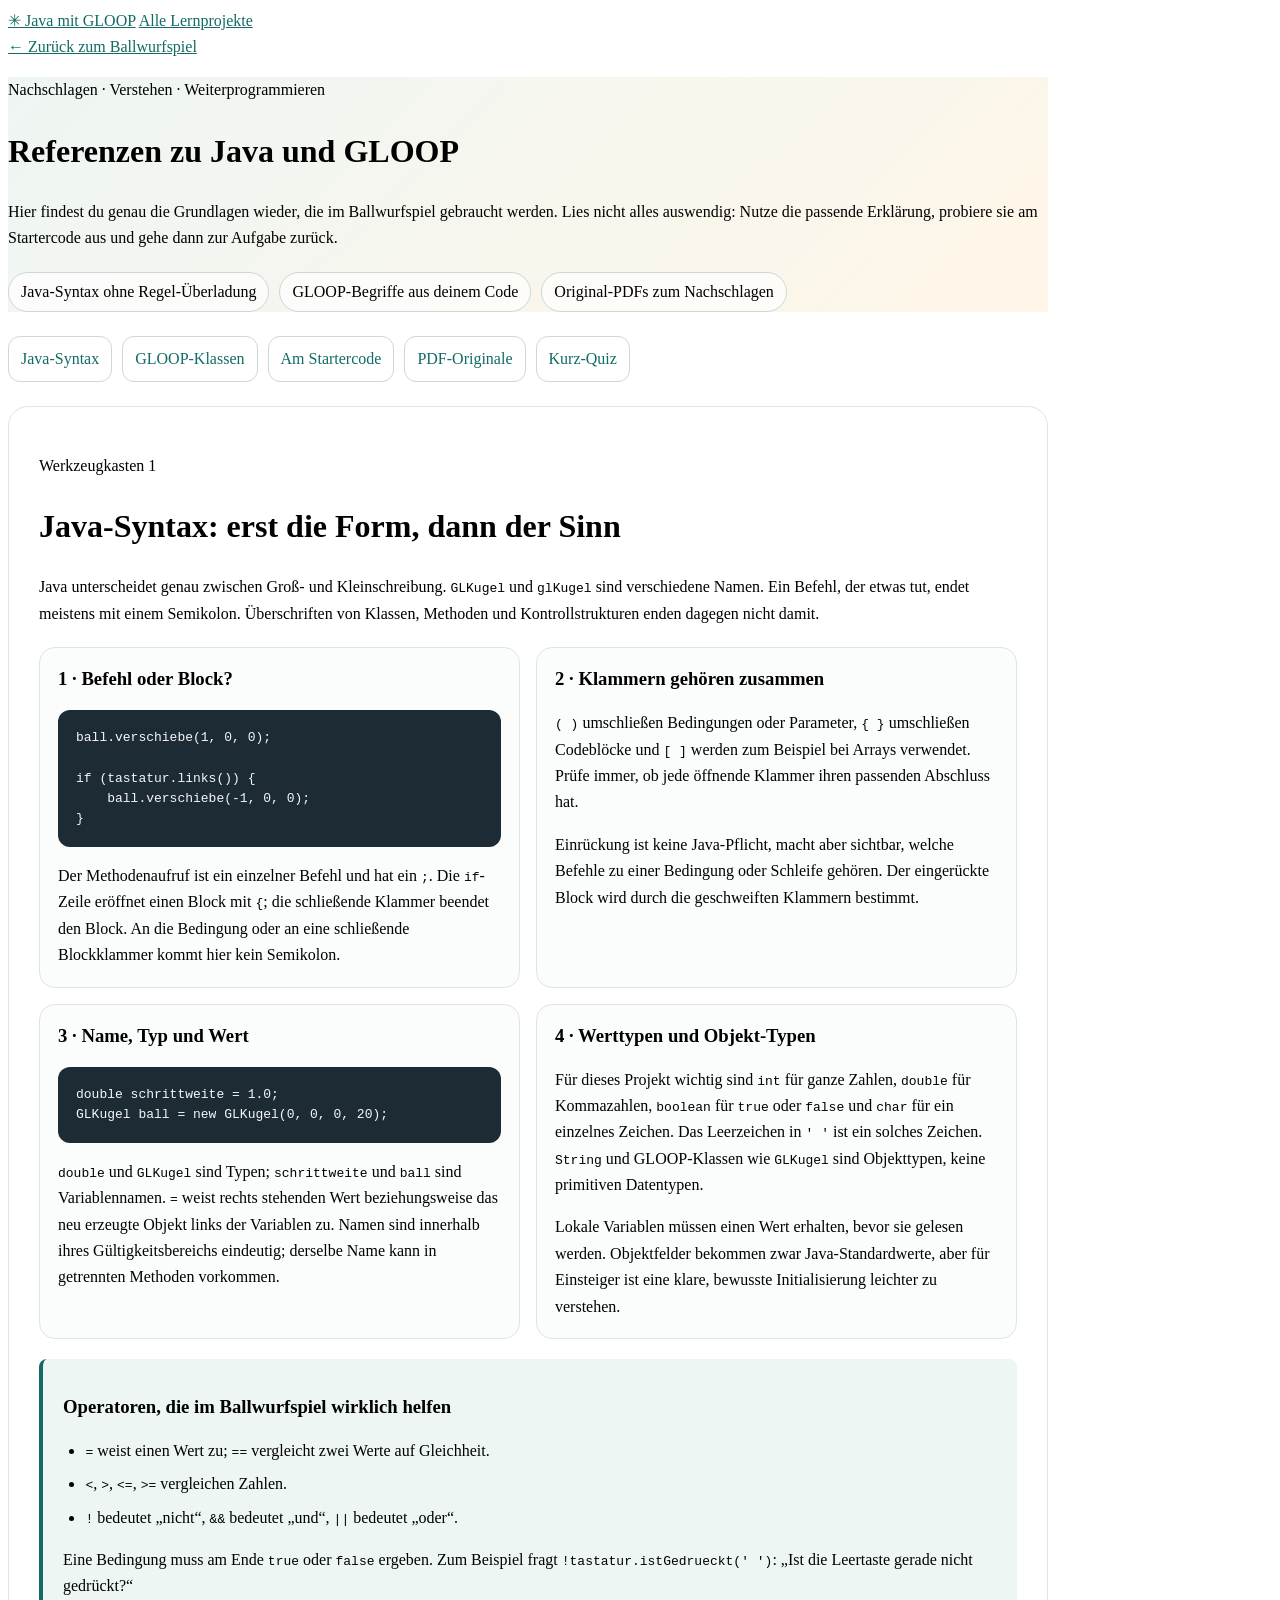
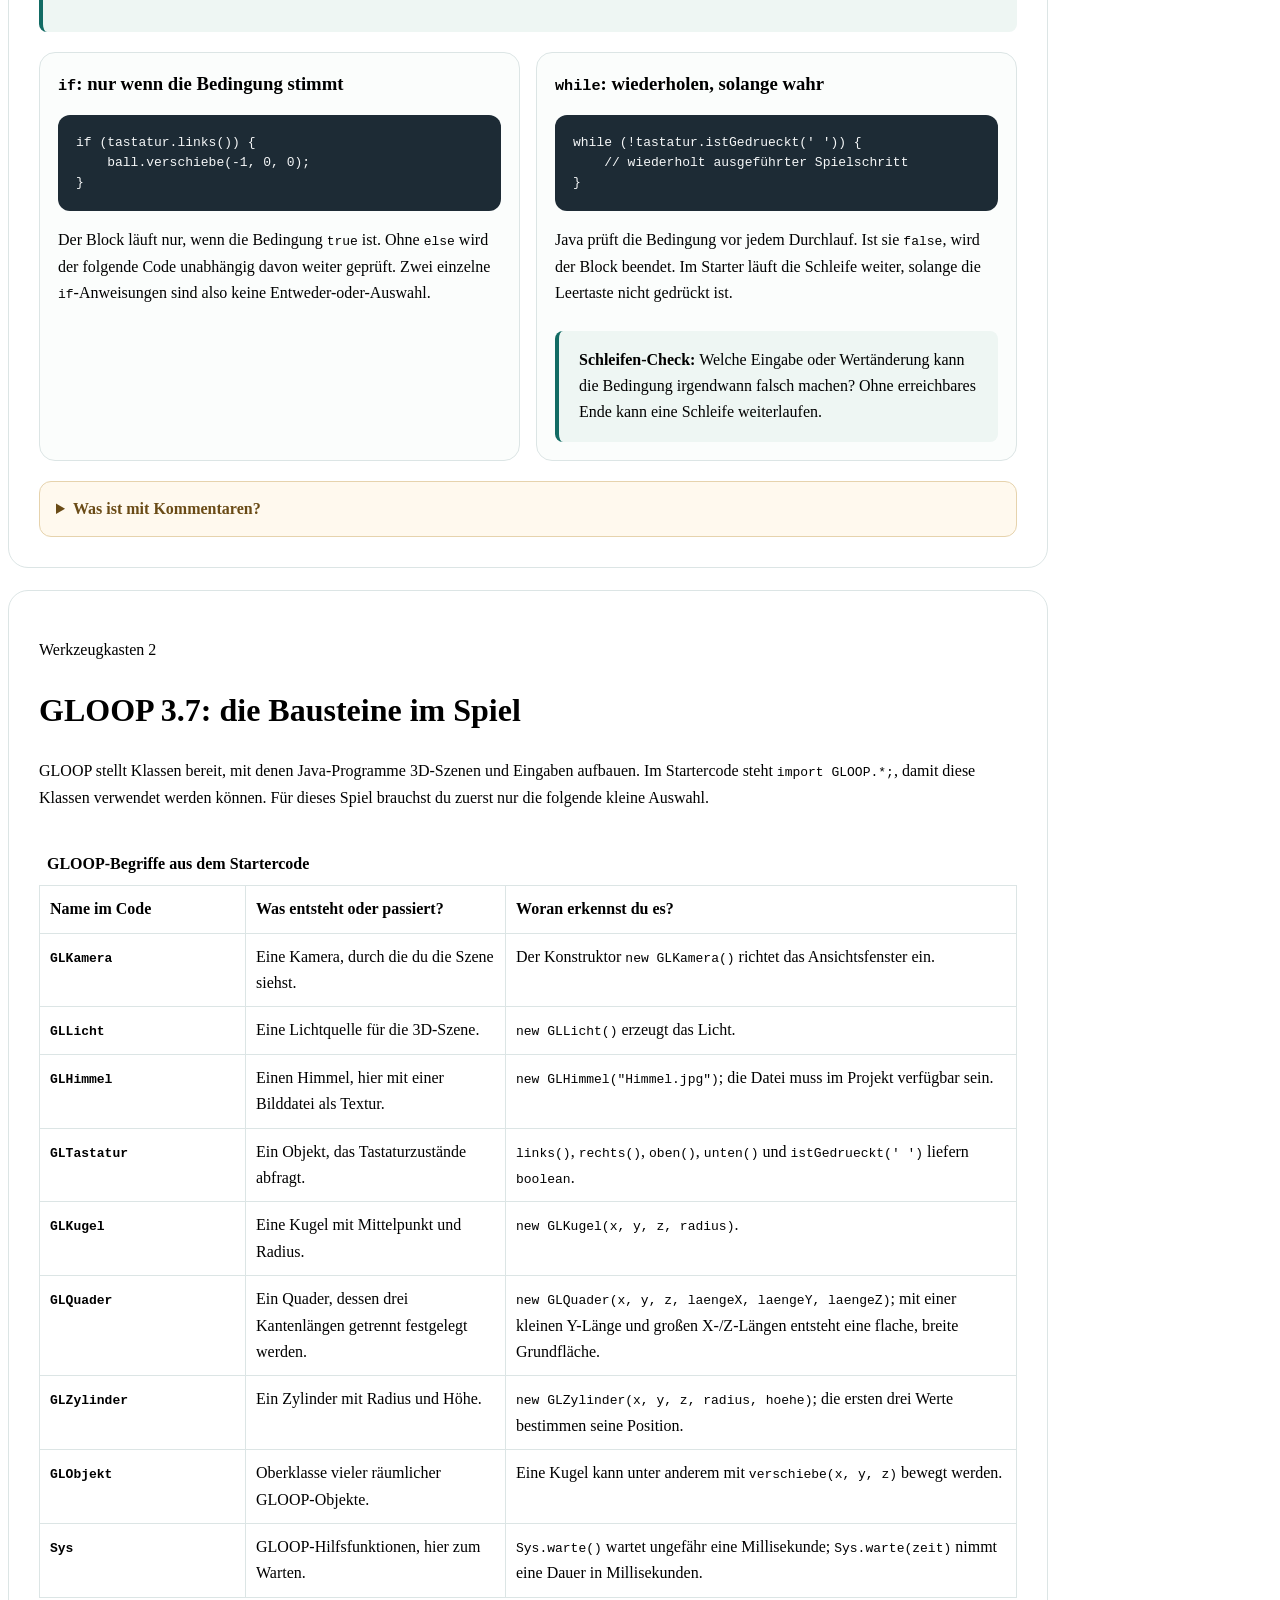
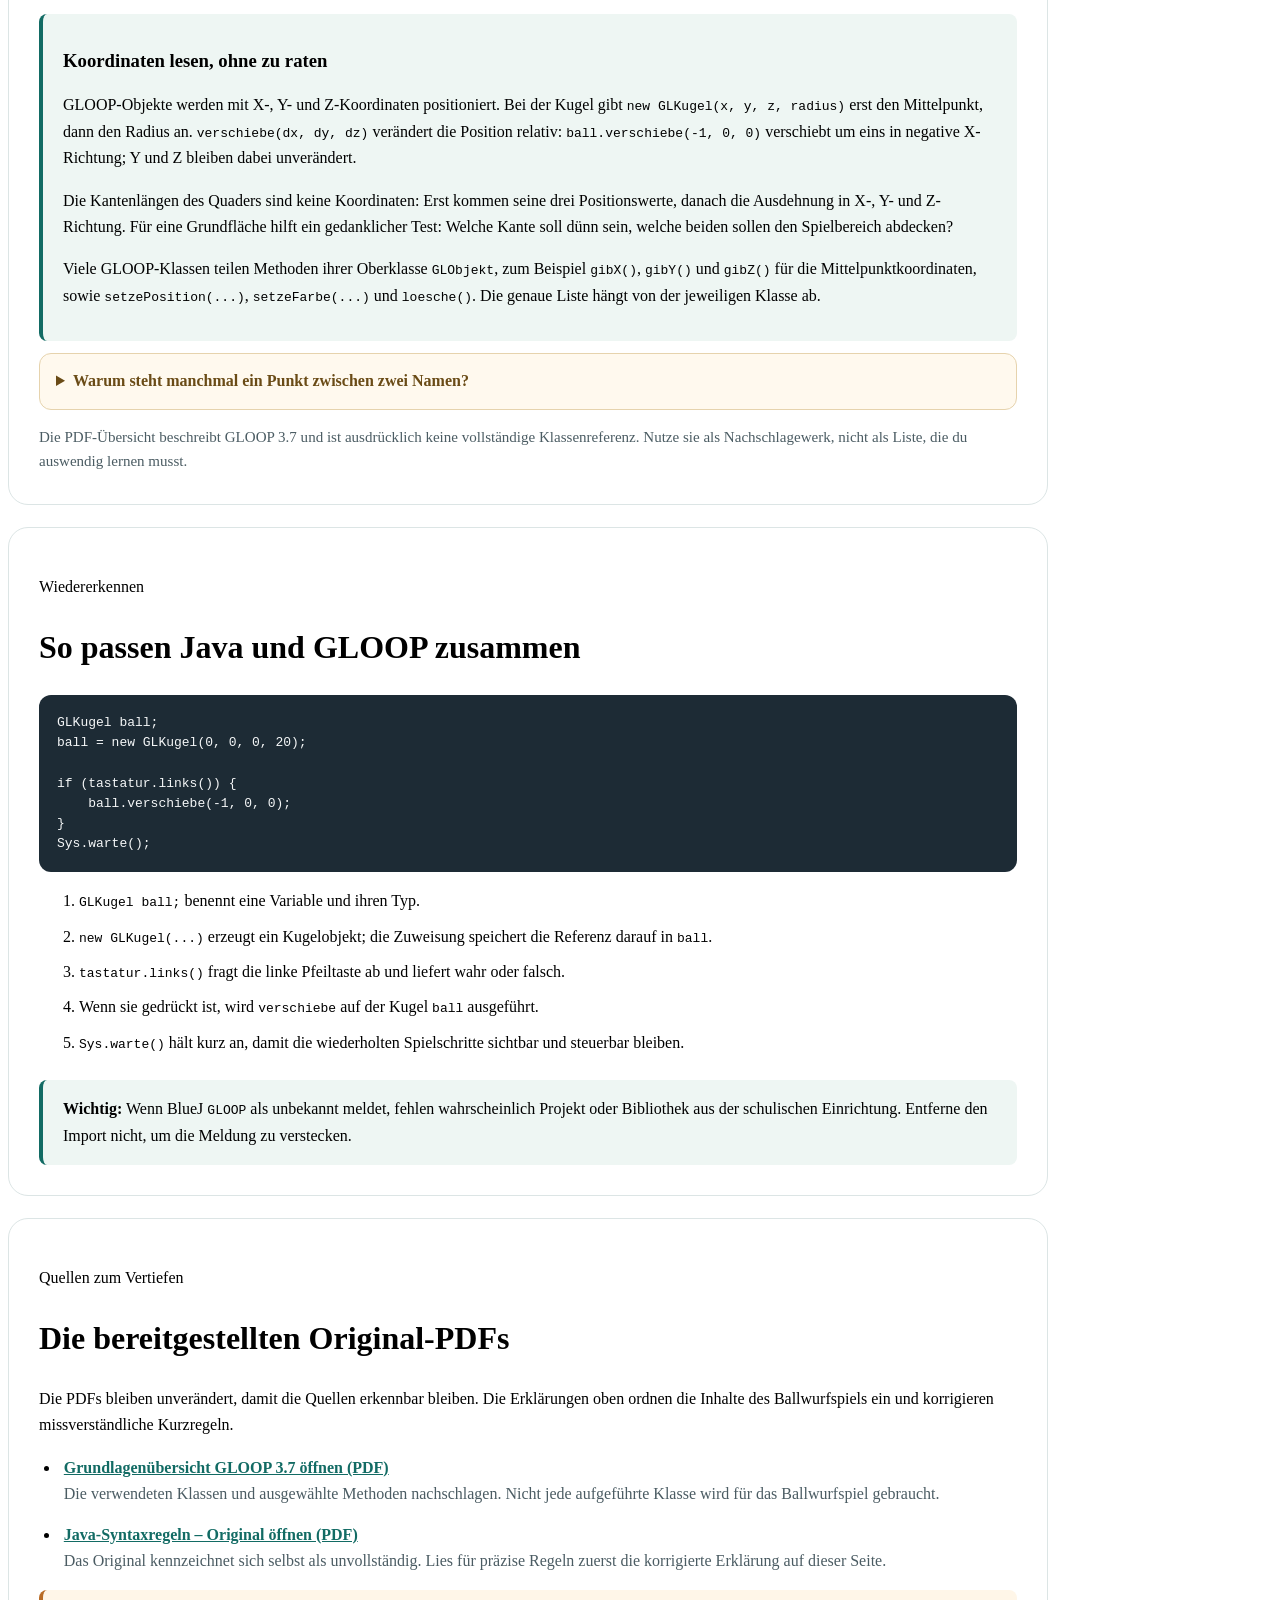
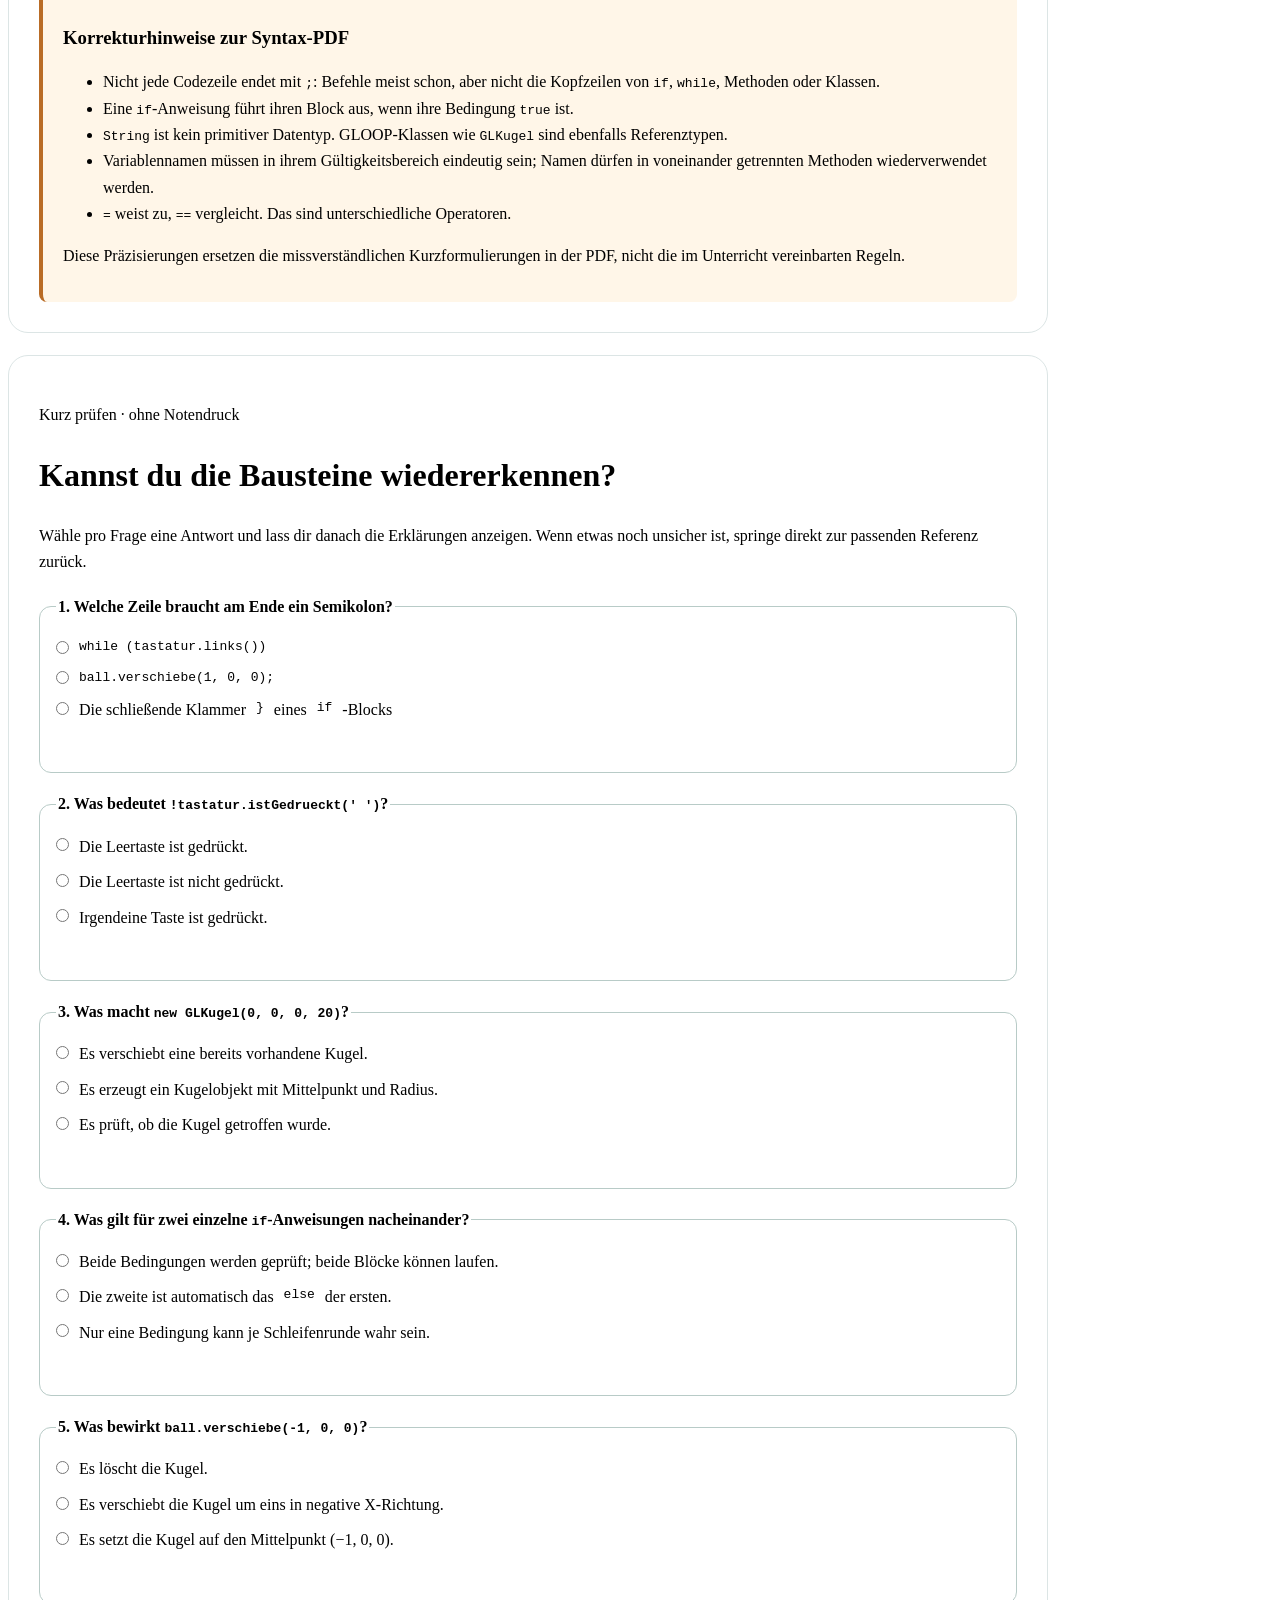
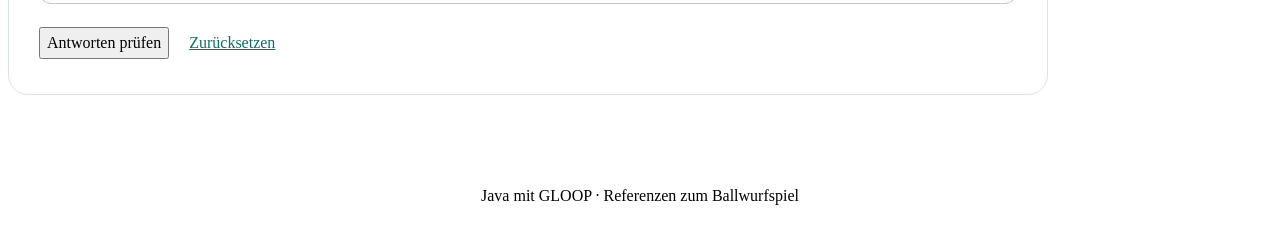
==== gloop-java/referenzen/index.html @ 55be3efe "Add standalone GLOOP Java self-study project - Add a differentiated BlueJ learning path for the Ball" ====
<!doctype html>
<html lang="de">
<head>
  <meta charset="utf-8">
  <meta name="viewport" content="width=device-width, initial-scale=1">
  <meta name="description" content="Verständliche Referenzen zu Java-Syntax und GLOOP 3.7 für das Ballwurfspiel, mit Original-PDFs und kleinem Quiz.">
  <title>Java- und GLOOP-Referenzen · Ballwurfspiel</title>
  <link rel="stylesheet" href="../../styles.css">
  <link rel="stylesheet" href="../styles.css">
  <link rel="stylesheet" href="styles.css">
  <script defer src="quiz.js"></script>
</head>
<body>
  <header class="site-header">
    <a class="brand" href="../index.html">✳ Java mit GLOOP</a>
    <a href="../../index.html">Alle Lernprojekte</a>
  </header>
  <main>
    <a class="back-link" href="../index.html">← Zurück zum Ballwurfspiel</a>
    <header class="hero">
      <p class="eyebrow">Nachschlagen · Verstehen · Weiterprogrammieren</p>
      <h1>Referenzen zu Java und GLOOP</h1>
      <p>Hier findest du genau die Grundlagen wieder, die im Ballwurfspiel gebraucht werden. Lies nicht alles auswendig: Nutze die passende Erklärung, probiere sie am Startercode aus und gehe dann zur Aufgabe zurück.</p>
      <div class="hero-points">
        <span>Java-Syntax ohne Regel-Überladung</span>
        <span>GLOOP-Begriffe aus deinem Code</span>
        <span>Original-PDFs zum Nachschlagen</span>
      </div>
    </header>

    <nav class="reference-nav" aria-label="Inhalte dieser Referenzseite">
      <a href="#java">Java-Syntax</a>
      <a href="#gloop-klassen">GLOOP-Klassen</a>
      <a href="#im-starter">Am Startercode</a>
      <a href="#pdfs">PDF-Originale</a>
      <a href="#quiz">Kurz-Quiz</a>
    </nav>

    <section class="panel" id="java" aria-labelledby="java-title">
      <p class="eyebrow">Werkzeugkasten 1</p>
      <h2 id="java-title">Java-Syntax: erst die Form, dann der Sinn</h2>
      <p>Java unterscheidet genau zwischen Groß- und Kleinschreibung. <code>GLKugel</code> und <code>glKugel</code> sind verschiedene Namen. Ein Befehl, der etwas tut, endet meistens mit einem Semikolon. Überschriften von Klassen, Methoden und Kontrollstrukturen enden dagegen nicht damit.</p>

      <div class="rule-grid">
        <article class="reference-card">
          <h3>1 · Befehl oder Block?</h3>
          <pre class="code-sample"><code>ball.verschiebe(1, 0, 0);

if (tastatur.links()) {
    ball.verschiebe(-1, 0, 0);
}</code></pre>
          <p>Der Methodenaufruf ist ein einzelner Befehl und hat ein <code>;</code>. Die <code>if</code>-Zeile eröffnet einen Block mit <code>{</code>; die schließende Klammer beendet den Block. An die Bedingung oder an eine schließende Blockklammer kommt hier kein Semikolon.</p>
        </article>
        <article class="reference-card">
          <h3>2 · Klammern gehören zusammen</h3>
          <p><code>( )</code> umschließen Bedingungen oder Parameter, <code>{ }</code> umschließen Codeblöcke und <code>[ ]</code> werden zum Beispiel bei Arrays verwendet. Prüfe immer, ob jede öffnende Klammer ihren passenden Abschluss hat.</p>
          <p>Einrückung ist keine Java-Pflicht, macht aber sichtbar, welche Befehle zu einer Bedingung oder Schleife gehören. Der eingerückte Block wird durch die geschweiften Klammern bestimmt.</p>
        </article>
        <article class="reference-card">
          <h3>3 · Name, Typ und Wert</h3>
          <pre class="code-sample"><code>double schrittweite = 1.0;
GLKugel ball = new GLKugel(0, 0, 0, 20);</code></pre>
          <p><code>double</code> und <code>GLKugel</code> sind Typen; <code>schrittweite</code> und <code>ball</code> sind Variablennamen. <code>=</code> weist rechts stehenden Wert beziehungsweise das neu erzeugte Objekt links der Variablen zu. Namen sind innerhalb ihres Gültigkeitsbereichs eindeutig; derselbe Name kann in getrennten Methoden vorkommen.</p>
        </article>
        <article class="reference-card">
          <h3>4 · Werttypen und Objekt-Typen</h3>
          <p>Für dieses Projekt wichtig sind <code>int</code> für ganze Zahlen, <code>double</code> für Kommazahlen, <code>boolean</code> für <code>true</code> oder <code>false</code> und <code>char</code> für ein einzelnes Zeichen. Das Leerzeichen in <code>' '</code> ist ein solches Zeichen. <code>String</code> und GLOOP-Klassen wie <code>GLKugel</code> sind Objekttypen, keine primitiven Datentypen.</p>
          <p>Lokale Variablen müssen einen Wert erhalten, bevor sie gelesen werden. Objektfelder bekommen zwar Java-Standardwerte, aber für Einsteiger ist eine klare, bewusste Initialisierung leichter zu verstehen.</p>
        </article>
      </div>

      <div class="callout">
        <h3>Operatoren, die im Ballwurfspiel wirklich helfen</h3>
        <ul class="operator-list">
          <li><code>=</code> weist einen Wert zu; <code>==</code> vergleicht zwei Werte auf Gleichheit.</li>
          <li><code>&lt;</code>, <code>&gt;</code>, <code>&lt;=</code>, <code>&gt;=</code> vergleichen Zahlen.</li>
          <li><code>!</code> bedeutet „nicht“, <code>&amp;&amp;</code> bedeutet „und“, <code>||</code> bedeutet „oder“.</li>
        </ul>
        <p>Eine Bedingung muss am Ende <code>true</code> oder <code>false</code> ergeben. Zum Beispiel fragt <code>!tastatur.istGedrueckt(' ')</code>: „Ist die Leertaste gerade nicht gedrückt?“</p>
      </div>

      <div class="rule-grid">
        <article class="reference-card">
          <h3><code>if</code>: nur wenn die Bedingung stimmt</h3>
          <pre class="code-sample"><code>if (tastatur.links()) {
    ball.verschiebe(-1, 0, 0);
}</code></pre>
          <p>Der Block läuft nur, wenn die Bedingung <code>true</code> ist. Ohne <code>else</code> wird der folgende Code unabhängig davon weiter geprüft. Zwei einzelne <code>if</code>-Anweisungen sind also keine Entweder-oder-Auswahl.</p>
        </article>
        <article class="reference-card">
          <h3><code>while</code>: wiederholen, solange wahr</h3>
          <pre class="code-sample"><code>while (!tastatur.istGedrueckt(' ')) {
    // wiederholt ausgeführter Spielschritt
}</code></pre>
          <p>Java prüft die Bedingung vor jedem Durchlauf. Ist sie <code>false</code>, wird der Block beendet. Im Starter läuft die Schleife weiter, solange die Leertaste nicht gedrückt ist.</p>
          <p class="notice"><strong>Schleifen-Check:</strong> Welche Eingabe oder Wertänderung kann die Bedingung irgendwann falsch machen? Ohne erreichbares Ende kann eine Schleife weiterlaufen.</p>
        </article>
      </div>

      <details class="hint">
        <summary>Was ist mit Kommentaren?</summary>
        <p><code>//</code> kommentiert bis zum Zeilenende. <code>/* ... */</code> umschließt einen Kommentarbereich. Kommentare erklären den Code für Menschen; Java führt sie nicht aus.</p>
      </details>
    </section>

    <section class="panel" id="gloop-klassen" aria-labelledby="gloop-title">
      <p class="eyebrow">Werkzeugkasten 2</p>
      <h2 id="gloop-title">GLOOP 3.7: die Bausteine im Spiel</h2>
      <p>GLOOP stellt Klassen bereit, mit denen Java-Programme 3D-Szenen und Eingaben aufbauen. Im Startercode steht <code>import GLOOP.*;</code>, damit diese Klassen verwendet werden können. Für dieses Spiel brauchst du zuerst nur die folgende kleine Auswahl.</p>
      <div class="table-wrap">
        <table>
          <caption>GLOOP-Begriffe aus dem Startercode</caption>
          <thead><tr><th scope="col">Name im Code</th><th scope="col">Was entsteht oder passiert?</th><th scope="col">Woran erkennst du es?</th></tr></thead>
          <tbody>
            <tr><th scope="row"><code>GLKamera</code></th><td>Eine Kamera, durch die du die Szene siehst.</td><td>Der Konstruktor <code>new GLKamera()</code> richtet das Ansichtsfenster ein.</td></tr>
            <tr><th scope="row"><code>GLLicht</code></th><td>Eine Lichtquelle für die 3D-Szene.</td><td><code>new GLLicht()</code> erzeugt das Licht.</td></tr>
            <tr><th scope="row"><code>GLHimmel</code></th><td>Einen Himmel, hier mit einer Bilddatei als Textur.</td><td><code>new GLHimmel("Himmel.jpg")</code>; die Datei muss im Projekt verfügbar sein.</td></tr>
            <tr><th scope="row"><code>GLTastatur</code></th><td>Ein Objekt, das Tastaturzustände abfragt.</td><td><code>links()</code>, <code>rechts()</code>, <code>oben()</code>, <code>unten()</code> und <code>istGedrueckt(' ')</code> liefern <code>boolean</code>.</td></tr>
            <tr><th scope="row"><code>GLKugel</code></th><td>Eine Kugel mit Mittelpunkt und Radius.</td><td><code>new GLKugel(x, y, z, radius)</code>.</td></tr>
            <tr><th scope="row"><code>GLQuader</code></th><td>Ein Quader, dessen drei Kantenlängen getrennt festgelegt werden.</td><td><code>new GLQuader(x, y, z, laengeX, laengeY, laengeZ)</code>; mit einer kleinen Y-Länge und großen X-/Z-Längen entsteht eine flache, breite Grundfläche.</td></tr>
            <tr><th scope="row"><code>GLZylinder</code></th><td>Ein Zylinder mit Radius und Höhe.</td><td><code>new GLZylinder(x, y, z, radius, hoehe)</code>; die ersten drei Werte bestimmen seine Position.</td></tr>
            <tr><th scope="row"><code>GLObjekt</code></th><td>Oberklasse vieler räumlicher GLOOP-Objekte.</td><td>Eine Kugel kann unter anderem mit <code>verschiebe(x, y, z)</code> bewegt werden.</td></tr>
            <tr><th scope="row"><code>Sys</code></th><td>GLOOP-Hilfsfunktionen, hier zum Warten.</td><td><code>Sys.warte()</code> wartet ungefähr eine Millisekunde; <code>Sys.warte(zeit)</code> nimmt eine Dauer in Millisekunden.</td></tr>
          </tbody>
        </table>
      </div>
      <div class="callout">
        <h3>Koordinaten lesen, ohne zu raten</h3>
        <p>GLOOP-Objekte werden mit X-, Y- und Z-Koordinaten positioniert. Bei der Kugel gibt <code>new GLKugel(x, y, z, radius)</code> erst den Mittelpunkt, dann den Radius an. <code>verschiebe(dx, dy, dz)</code> verändert die Position relativ: <code>ball.verschiebe(-1, 0, 0)</code> verschiebt um eins in negative X-Richtung; Y und Z bleiben dabei unverändert.</p>
        <p>Die Kantenlängen des Quaders sind keine Koordinaten: Erst kommen seine drei Positionswerte, danach die Ausdehnung in X-, Y- und Z-Richtung. Für eine Grundfläche hilft ein gedanklicher Test: Welche Kante soll dünn sein, welche beiden sollen den Spielbereich abdecken?</p>
        <p>Viele GLOOP-Klassen teilen Methoden ihrer Oberklasse <code>GLObjekt</code>, zum Beispiel <code>gibX()</code>, <code>gibY()</code> und <code>gibZ()</code> für die Mittelpunktkoordinaten, sowie <code>setzePosition(...)</code>, <code>setzeFarbe(...)</code> und <code>loesche()</code>. Die genaue Liste hängt von der jeweiligen Klasse ab.</p>
      </div>
      <details class="hint">
        <summary>Warum steht manchmal ein Punkt zwischen zwei Namen?</summary>
        <p><code>ball.verschiebe(...)</code> bedeutet: Rufe die Methode am Objekt <code>ball</code> auf. <code>Sys.warte()</code> ist dagegen ein statischer Aufruf der Hilfsklasse <code>Sys</code>; dafür wird kein <code>Sys</code>-Objekt erzeugt.</p>
      </details>
      <p class="small">Die PDF-Übersicht beschreibt GLOOP 3.7 und ist ausdrücklich keine vollständige Klassenreferenz. Nutze sie als Nachschlagewerk, nicht als Liste, die du auswendig lernen musst.</p>
    </section>

    <section class="panel" id="im-starter" aria-labelledby="starter-title">
      <p class="eyebrow">Wiedererkennen</p>
      <h2 id="starter-title">So passen Java und GLOOP zusammen</h2>
      <pre class="code-sample"><code>GLKugel ball;
ball = new GLKugel(0, 0, 0, 20);

if (tastatur.links()) {
    ball.verschiebe(-1, 0, 0);
}
Sys.warte();</code></pre>
      <ol class="compact-list">
        <li><code>GLKugel ball;</code> benennt eine Variable und ihren Typ.</li>
        <li><code>new GLKugel(...)</code> erzeugt ein Kugelobjekt; die Zuweisung speichert die Referenz darauf in <code>ball</code>.</li>
        <li><code>tastatur.links()</code> fragt die linke Pfeiltaste ab und liefert wahr oder falsch.</li>
        <li>Wenn sie gedrückt ist, wird <code>verschiebe</code> auf der Kugel <code>ball</code> ausgeführt.</li>
        <li><code>Sys.warte()</code> hält kurz an, damit die wiederholten Spielschritte sichtbar und steuerbar bleiben.</li>
      </ol>
      <p class="notice"><strong>Wichtig:</strong> Wenn BlueJ <code>GLOOP</code> als unbekannt meldet, fehlen wahrscheinlich Projekt oder Bibliothek aus der schulischen Einrichtung. Entferne den Import nicht, um die Meldung zu verstecken.</p>
    </section>

    <section class="panel" id="pdfs" aria-labelledby="pdf-title">
      <p class="eyebrow">Quellen zum Vertiefen</p>
      <h2 id="pdf-title">Die bereitgestellten Original-PDFs</h2>
      <p>Die PDFs bleiben unverändert, damit die Quellen erkennbar bleiben. Die Erklärungen oben ordnen die Inhalte des Ballwurfspiels ein und korrigieren missverständliche Kurzregeln.</p>
      <ul class="pdf-list">
        <li><a href="material/Grundlagenuebersicht-GLOOP-3.7.pdf">Grundlagenübersicht GLOOP 3.7 öffnen (PDF)</a><span>Die verwendeten Klassen und ausgewählte Methoden nachschlagen. Nicht jede aufgeführte Klasse wird für das Ballwurfspiel gebraucht.</span></li>
        <li><a href="material/Syntaxregeln-Java-V2-original.pdf">Java-Syntaxregeln – Original öffnen (PDF)</a><span>Das Original kennzeichnet sich selbst als unvollständig. Lies für präzise Regeln zuerst die korrigierte Erklärung auf dieser Seite.</span></li>
      </ul>
      <div class="callout warning">
        <h3>Korrekturhinweise zur Syntax-PDF</h3>
        <ul>
          <li>Nicht jede Codezeile endet mit <code>;</code>: Befehle meist schon, aber nicht die Kopfzeilen von <code>if</code>, <code>while</code>, Methoden oder Klassen.</li>
          <li>Eine <code>if</code>-Anweisung führt ihren Block aus, wenn ihre Bedingung <code>true</code> ist.</li>
          <li><code>String</code> ist kein primitiver Datentyp. GLOOP-Klassen wie <code>GLKugel</code> sind ebenfalls Referenztypen.</li>
          <li>Variablennamen müssen in ihrem Gültigkeitsbereich eindeutig sein; Namen dürfen in voneinander getrennten Methoden wiederverwendet werden.</li>
          <li><code>=</code> weist zu, <code>==</code> vergleicht. Das sind unterschiedliche Operatoren.</li>
        </ul>
        <p>Diese Präzisierungen ersetzen die missverständlichen Kurzformulierungen in der PDF, nicht die im Unterricht vereinbarten Regeln.</p>
      </div>
    </section>

    <section class="panel quiz-panel" id="quiz" aria-labelledby="quiz-title">
      <p class="eyebrow">Kurz prüfen · ohne Notendruck</p>
      <h2 id="quiz-title">Kannst du die Bausteine wiedererkennen?</h2>
      <p>Wähle pro Frage eine Antwort und lass dir danach die Erklärungen anzeigen. Wenn etwas noch unsicher ist, springe direkt zur passenden Referenz zurück.</p>
      <form id="reference-quiz">
        <fieldset data-answer="semicolon">
          <legend>1. Welche Zeile braucht am Ende ein Semikolon?</legend>
          <label><input type="radio" name="q1" value="while"> <code>while (tastatur.links())</code></label>
          <label><input type="radio" name="q1" value="semicolon"> <code>ball.verschiebe(1, 0, 0);</code></label>
          <label><input type="radio" name="q1" value="block"> Die schließende Klammer <code>}</code> eines <code>if</code>-Blocks</label>
          <p class="quiz-feedback" role="status"></p>
        </fieldset>
        <fieldset data-answer="not-space">
          <legend>2. Was bedeutet <code>!tastatur.istGedrueckt(' ')</code>?</legend>
          <label><input type="radio" name="q2" value="space"> Die Leertaste ist gedrückt.</label>
          <label><input type="radio" name="q2" value="not-space"> Die Leertaste ist nicht gedrückt.</label>
          <label><input type="radio" name="q2" value="any"> Irgendeine Taste ist gedrückt.</label>
          <p class="quiz-feedback" role="status"></p>
        </fieldset>
        <fieldset data-answer="new-object">
          <legend>3. Was macht <code>new GLKugel(0, 0, 0, 20)</code>?</legend>
          <label><input type="radio" name="q3" value="move"> Es verschiebt eine bereits vorhandene Kugel.</label>
          <label><input type="radio" name="q3" value="new-object"> Es erzeugt ein Kugelobjekt mit Mittelpunkt und Radius.</label>
          <label><input type="radio" name="q3" value="test"> Es prüft, ob die Kugel getroffen wurde.</label>
          <p class="quiz-feedback" role="status"></p>
        </fieldset>
        <fieldset data-answer="two-ifs">
          <legend>4. Was gilt für zwei einzelne <code>if</code>-Anweisungen nacheinander?</legend>
          <label><input type="radio" name="q4" value="two-ifs"> Beide Bedingungen werden geprüft; beide Blöcke können laufen.</label>
          <label><input type="radio" name="q4" value="else"> Die zweite ist automatisch das <code>else</code> der ersten.</label>
          <label><input type="radio" name="q4" value="one"> Nur eine Bedingung kann je Schleifenrunde wahr sein.</label>
          <p class="quiz-feedback" role="status"></p>
        </fieldset>
        <fieldset data-answer="relative">
          <legend>5. Was bewirkt <code>ball.verschiebe(-1, 0, 0)</code>?</legend>
          <label><input type="radio" name="q5" value="delete"> Es löscht die Kugel.</label>
          <label><input type="radio" name="q5" value="relative"> Es verschiebt die Kugel um eins in negative X-Richtung.</label>
          <label><input type="radio" name="q5" value="absolute"> Es setzt die Kugel auf den Mittelpunkt (−1, 0, 0).</label>
          <p class="quiz-feedback" role="status"></p>
        </fieldset>
        <div class="quiz-actions">
          <button type="submit" class="secondary">Antworten prüfen</button>
          <button type="reset" class="text-button">Zurücksetzen</button>
          <p id="quiz-result" role="status" aria-live="polite"></p>
        </div>
      </form>
      <noscript><p class="notice">Die Erklärungen und PDFs oben sind auch ohne JavaScript verfügbar. Für die Quiz-Auswertung muss JavaScript aktiviert sein.</p></noscript>
    </section>
  </main>
  <footer>Java mit GLOOP · Referenzen zum Ballwurfspiel</footer>
</body>
</html>
---- gloop-java/styles.css ----
:root { color-scheme: light; }
body { line-height: 1.65; }
a { color: #126b64; }
main { max-width: 1040px; padding-bottom: 48px; }
.hero { background: linear-gradient(135deg, #eef6f3, #fff6e8); }
.hero-points, .lesson-nav, .controls { display: flex; flex-wrap: wrap; align-items: center; gap: 10px; }
.hero-points { margin-top: 20px; }
.hero-points span { padding: 6px 12px; border: 1px solid #cbd9d7; border-radius: 999px; background: rgba(255,255,255,.7); }
.panel { padding: clamp(18px, 3vw, 30px); background: white; border: 1px solid #dce5e5; border-radius: 20px; margin: 22px 0; }
.panel > :last-child { margin-bottom: 0; }
.panel h2 { font-size: clamp(1.45rem, 3vw, 2rem); line-height: 1.3; }
.panel h3 { line-height: 1.35; }
.outcomes li, .compact-list li, .development-cycle li, .checklist li { margin: 9px 0; }
.notice, .callout, .design-prompt { padding: 16px 20px; border-left: 4px solid #126b64; border-radius: 8px; background: #eef6f3; }
.reference-entry { border-top: 5px solid #126b64; }
.reference-links { display: grid; grid-template-columns: repeat(3, minmax(0, 1fr)); gap: 12px; margin-top: 18px; }
.reference-links a { display: flex; flex-direction: column; gap: 6px; min-width: 0; padding: 16px; border: 1px solid #cbd9d7; border-radius: 12px; background: #fbfdfc; font-weight: 700; text-decoration: none; }
.reference-links a span { color: #4b5c63; font-size: .92rem; font-weight: 400; }
.reference-nudge { margin: 14px 0 0; font-size: .94rem; }
.notice { margin-top: 24px; }
.warning { border-left-color: #b96c26; background: #fff6e8; }
.lesson-nav { margin: 24px 0; }
.lesson-nav a { padding: 9px 12px; border: 1px solid #cbd9d7; border-radius: 12px; text-decoration: none; }
.lesson-nav a:hover { background: #eef6f3; }
.bluej-figure, .planning-figure { margin: 20px 0; }
.bluej-figure img { display: block; width: 100%; height: auto; border: 1px solid #cbd4d8; border-radius: 12px; background: #f3f5f7; }
figcaption { margin-top: 8px; color: #4b5c63; font-size: .95rem; }
.planning-figure img { display: block; width: min(100%, 850px); height: auto; margin: 0 auto; border: 1px solid #dce5e5; border-radius: 12px; }
.code-sample { overflow-x: auto; padding: 18px; border-radius: 12px; background: #1d2b35; color: #f5f7f8; line-height: 1.55; }
.code-sample code { color: inherit; }
.question-grid, .phase-grid, .challenge-grid, .support-grid { display: grid; gap: 16px; }
.question-grid { grid-template-columns: repeat(3, minmax(0, 1fr)); margin: 20px 0; }
.phase-grid { grid-template-columns: repeat(2, minmax(0, 1fr)); margin: 20px 0; }
.challenge-grid { grid-template-columns: repeat(2, minmax(0, 1fr)); margin: 18px 0; }
.support-grid { grid-template-columns: 1fr; margin-top: 20px; }
.question-card, .phase-card, .challenge-card { min-width: 0; padding: 18px; border: 1px solid #dce5e5; border-radius: 16px; background: #fbfdfc; }
.question-card h3, .phase-card h3, .challenge-card h3 { margin-top: 0; }
.hint { margin: 12px 0; padding: 14px 16px; border: 1px solid #e6d3ad; border-radius: 12px; background: #fff9ee; }
.hint summary { color: #6a4b16; cursor: pointer; font-weight: 700; }
.hint p:last-child { margin-bottom: 0; }
.self-check { margin-top: 24px; padding-top: 16px; border-top: 1px solid #dce5e5; }
.self-check fieldset { display: grid; gap: 10px; margin: 14px 0; padding: 16px; border: 1px solid #b8cbc7; border-radius: 12px; }
.self-check legend { max-width: 100%; font-weight: 700; }
.self-check label { display: flex; align-items: flex-start; gap: 10px; font-weight: 400; }
.self-check input { flex: 0 0 auto; width: auto; margin: .35em 0 0; accent-color: #126b64; }
button { font: inherit; }
.status { min-height: 1.7em; margin-bottom: 0; font-weight: 700; }
.small { color: #4b5c63; font-size: .94rem; }
.table-wrap { overflow-x: auto; }
table { width: 100%; border-collapse: collapse; margin: 16px 0; }
caption { padding: 8px; text-align: left; font-weight: 700; }
th, td { min-width: 120px; padding: 10px; border: 1px solid #dce5e5; text-align: left; vertical-align: top; }
th[scope="row"] { min-width: 185px; }
.finish { border-top: 5px solid #126b64; }
footer { padding: 18px; text-align: center; }
:focus-visible { outline: 3px solid #b96c26; outline-offset: 3px; }
@media (max-width: 760px) {
  .question-grid, .phase-grid { grid-template-columns: 1fr; }
  .challenge-grid { grid-template-columns: 1fr; }
  .reference-links { grid-template-columns: 1fr; }
  .lesson-nav { align-items: stretch; flex-direction: column; }
  .lesson-nav a { text-align: center; }
}
---- gloop-java/referenzen/styles.css ----
.reference-nav { display: flex; flex-wrap: wrap; gap: 10px; margin: 24px 0; }
.reference-nav a { padding: 9px 12px; border: 1px solid #cbd9d7; border-radius: 12px; text-decoration: none; }
.rule-grid { display: grid; grid-template-columns: repeat(2, minmax(0, 1fr)); gap: 16px; margin: 20px 0; }
.reference-card { min-width: 0; padding: 18px; border: 1px solid #dce5e5; border-radius: 16px; background: #fbfdfc; }
.reference-card h3 { margin-top: 0; }
.reference-card p:last-child { margin-bottom: 0; }
.operator-list { padding-left: 1.4rem; }
.operator-list li { margin: 7px 0; }
.pdf-list { display: grid; gap: 14px; padding-left: 1.3rem; }
.pdf-list li { padding-left: 4px; }
.pdf-list a { font-weight: 700; }
.pdf-list span { display: block; color: #4b5c63; }
.quiz-panel fieldset { display: grid; gap: 9px; margin: 18px 0; padding: 16px; border: 1px solid #b8cbc7; border-radius: 12px; }
.quiz-panel legend { max-width: 100%; font-weight: 700; }
.quiz-panel label { display: flex; align-items: flex-start; gap: 10px; }
.quiz-panel input { flex: 0 0 auto; width: auto; margin: .35em 0 0; accent-color: #126b64; }
.quiz-feedback { min-height: 1.5em; margin: 0; font-weight: 700; }
.quiz-result { min-height: 1.7em; margin: 0; font-weight: 700; }
.quiz-actions { display: flex; flex-wrap: wrap; align-items: center; gap: 12px; }
.text-button { padding: 8px; border: 0; background: transparent; color: #126b64; text-decoration: underline; cursor: pointer; }
.quiz-panel :focus-visible, .reference-nav a:focus-visible { outline: 3px solid #b96c26; outline-offset: 3px; }
@media (max-width: 760px) {
  .rule-grid { grid-template-columns: 1fr; }
  .reference-nav { align-items: stretch; flex-direction: column; }
  .reference-nav a { text-align: center; }
}
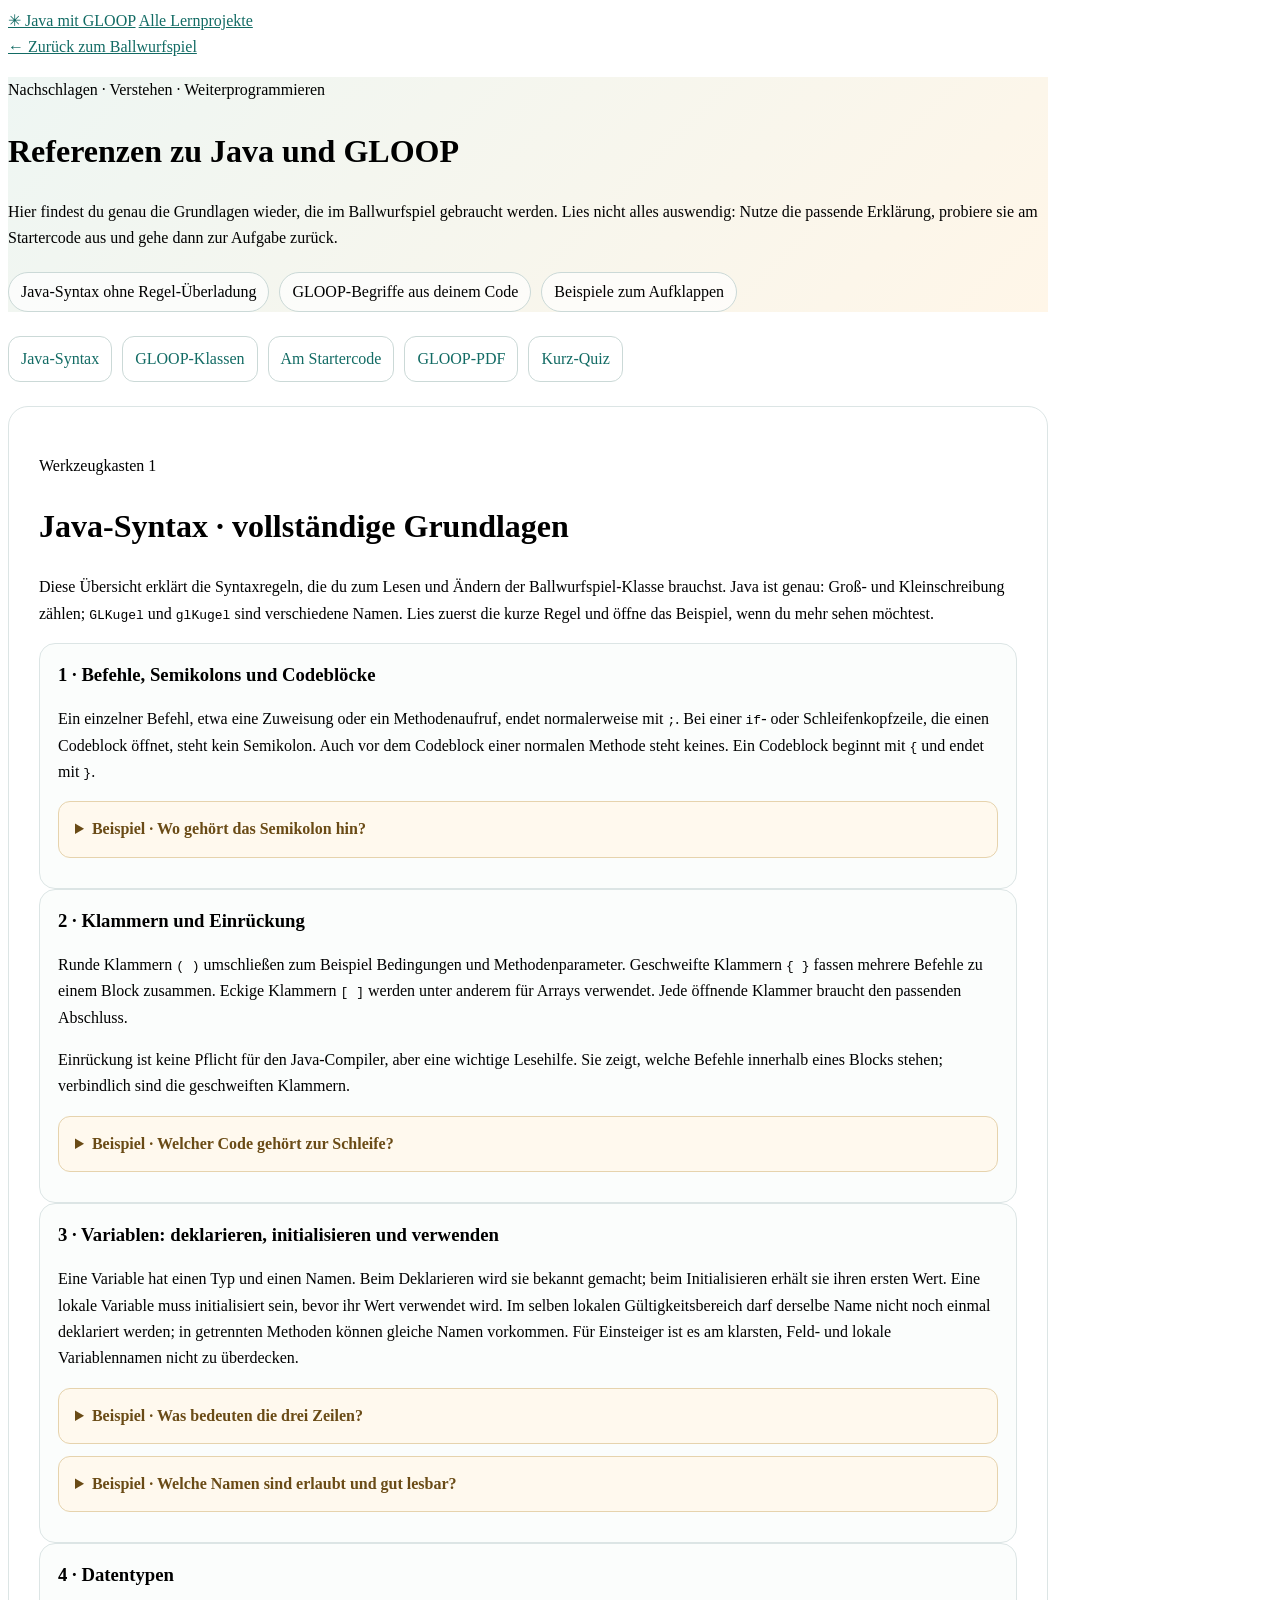
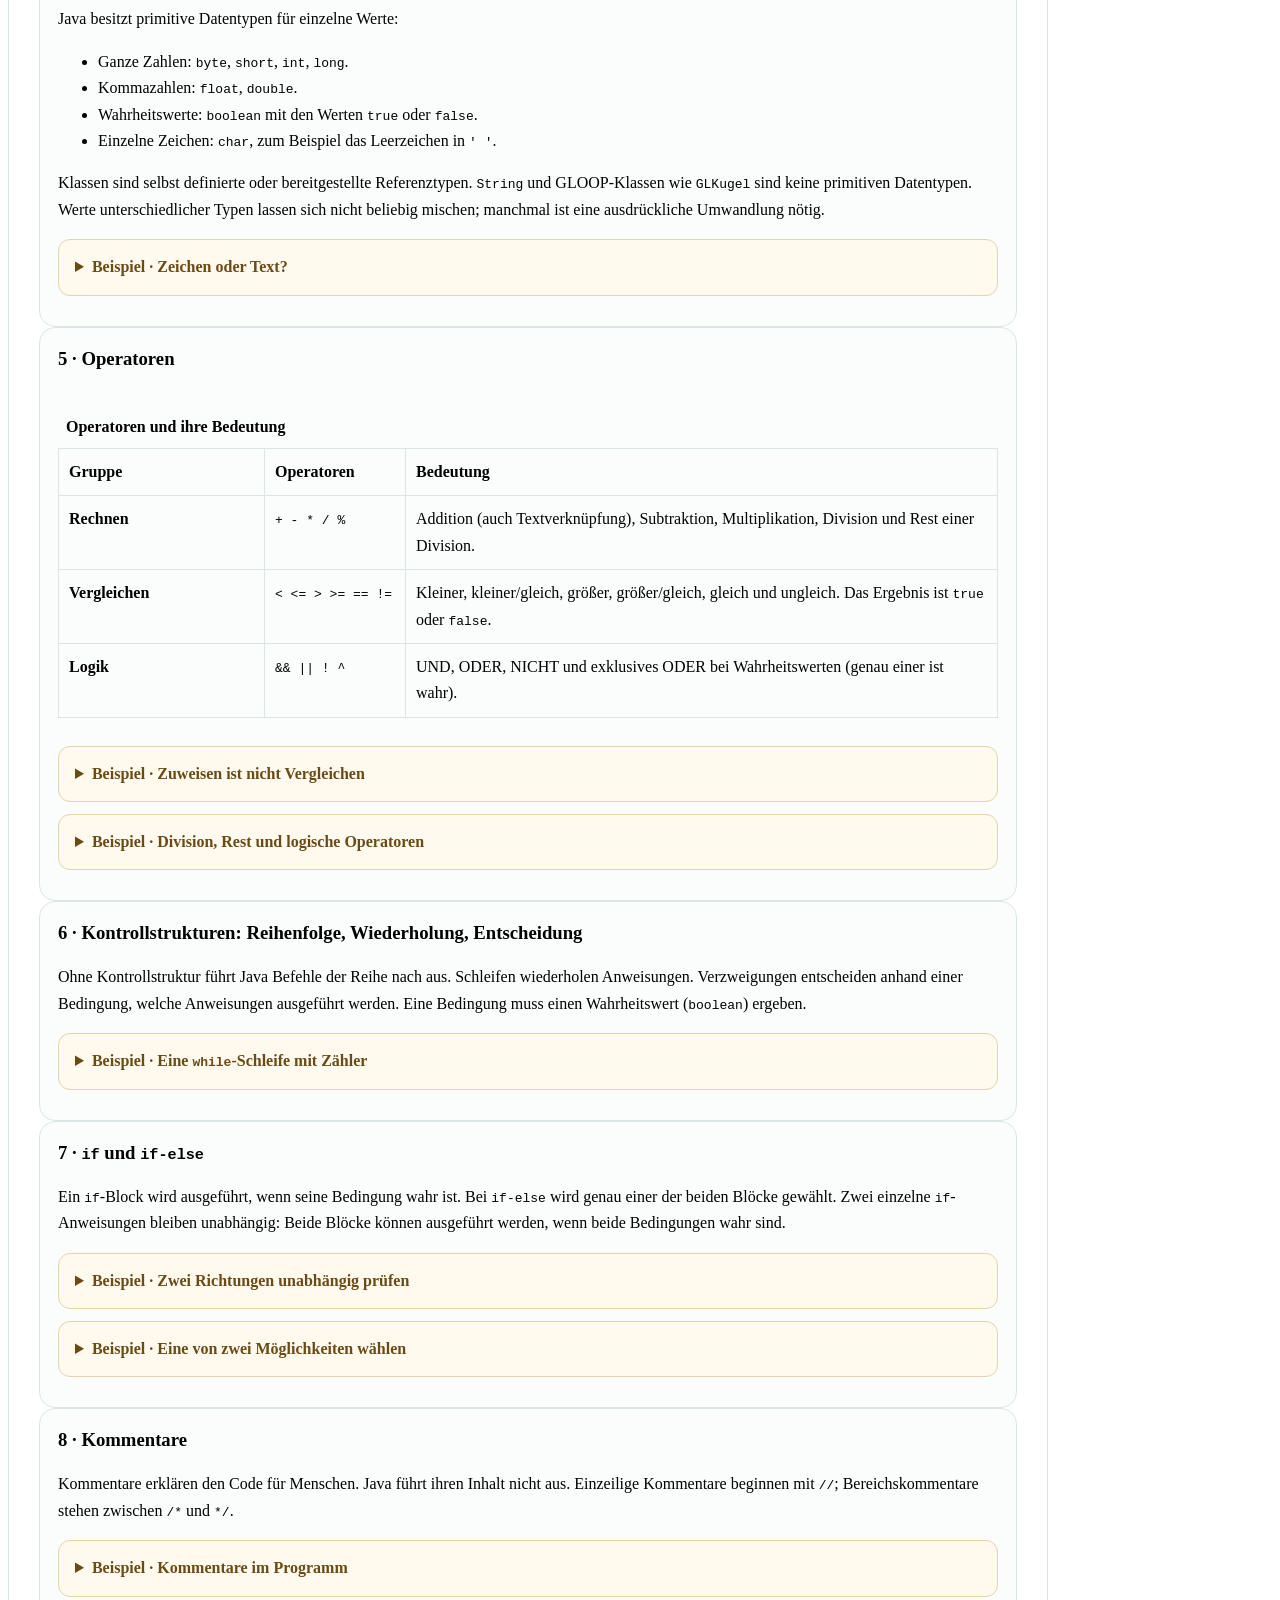
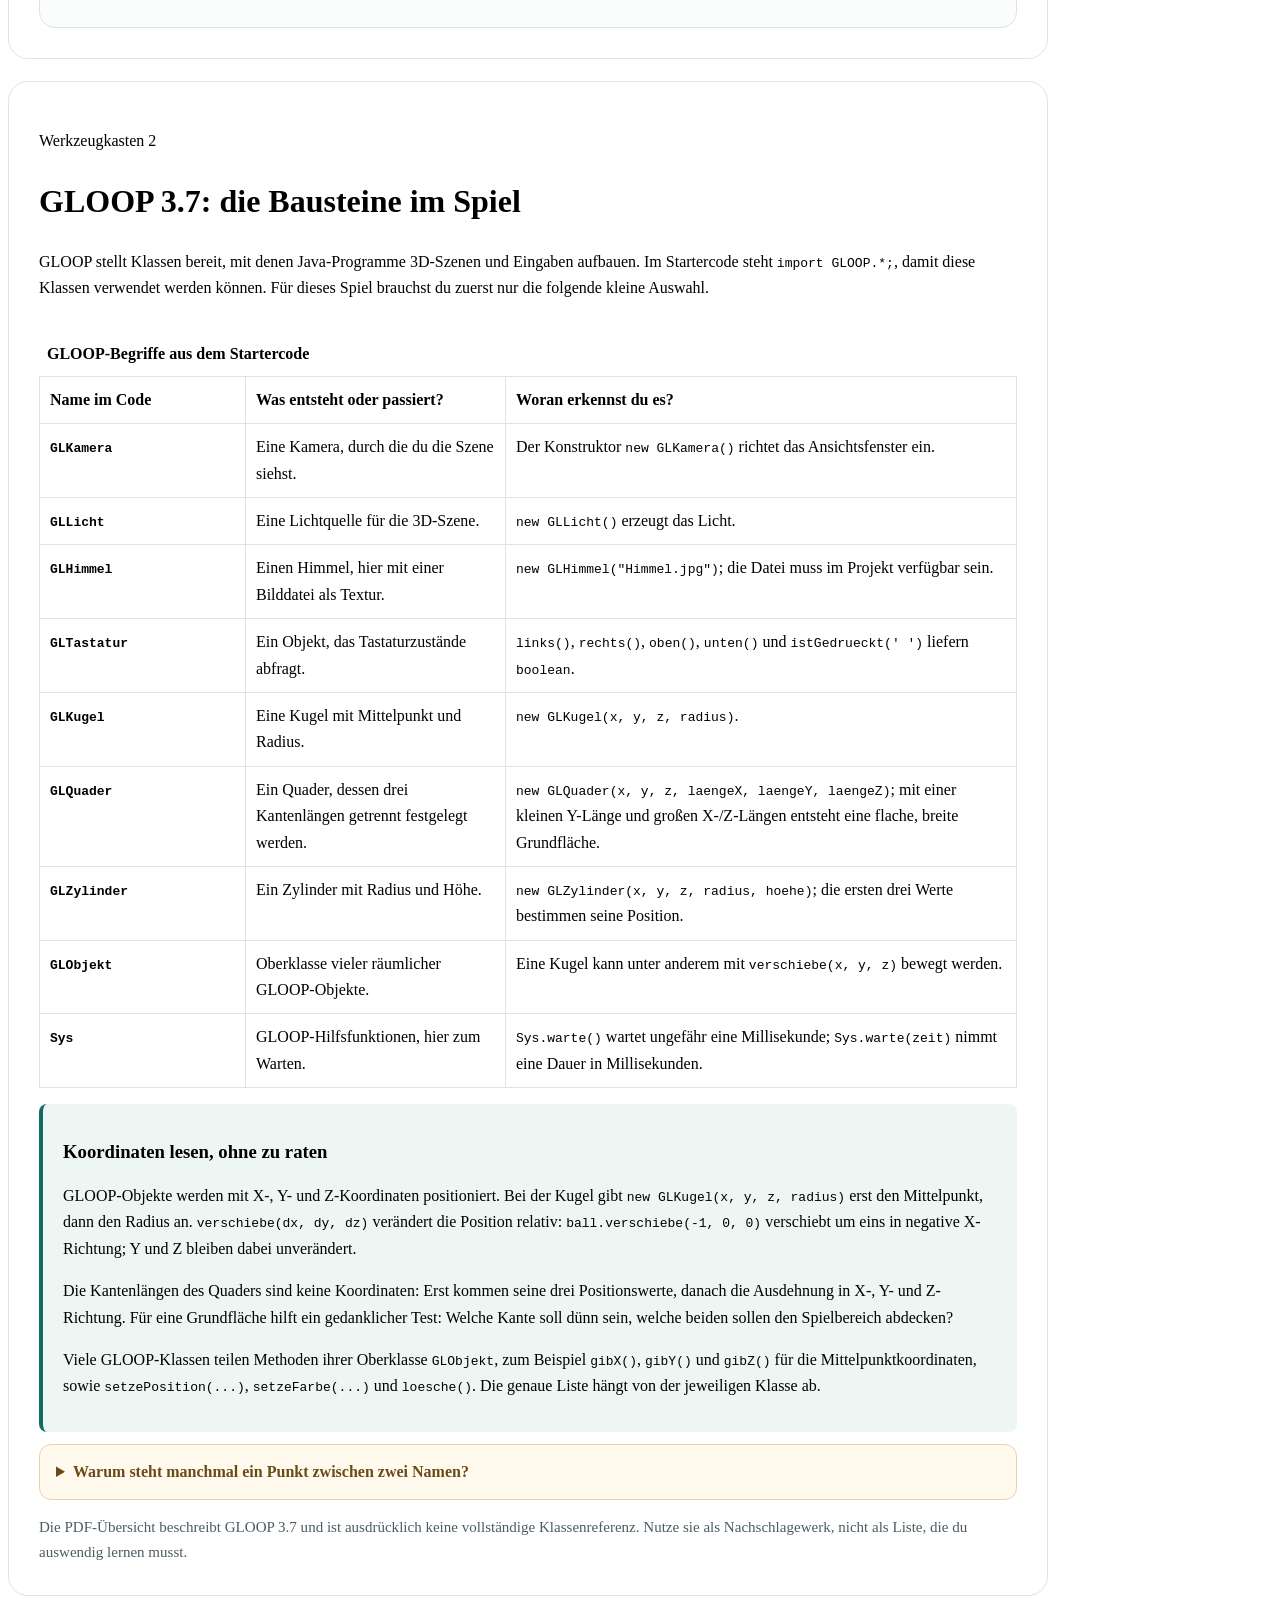
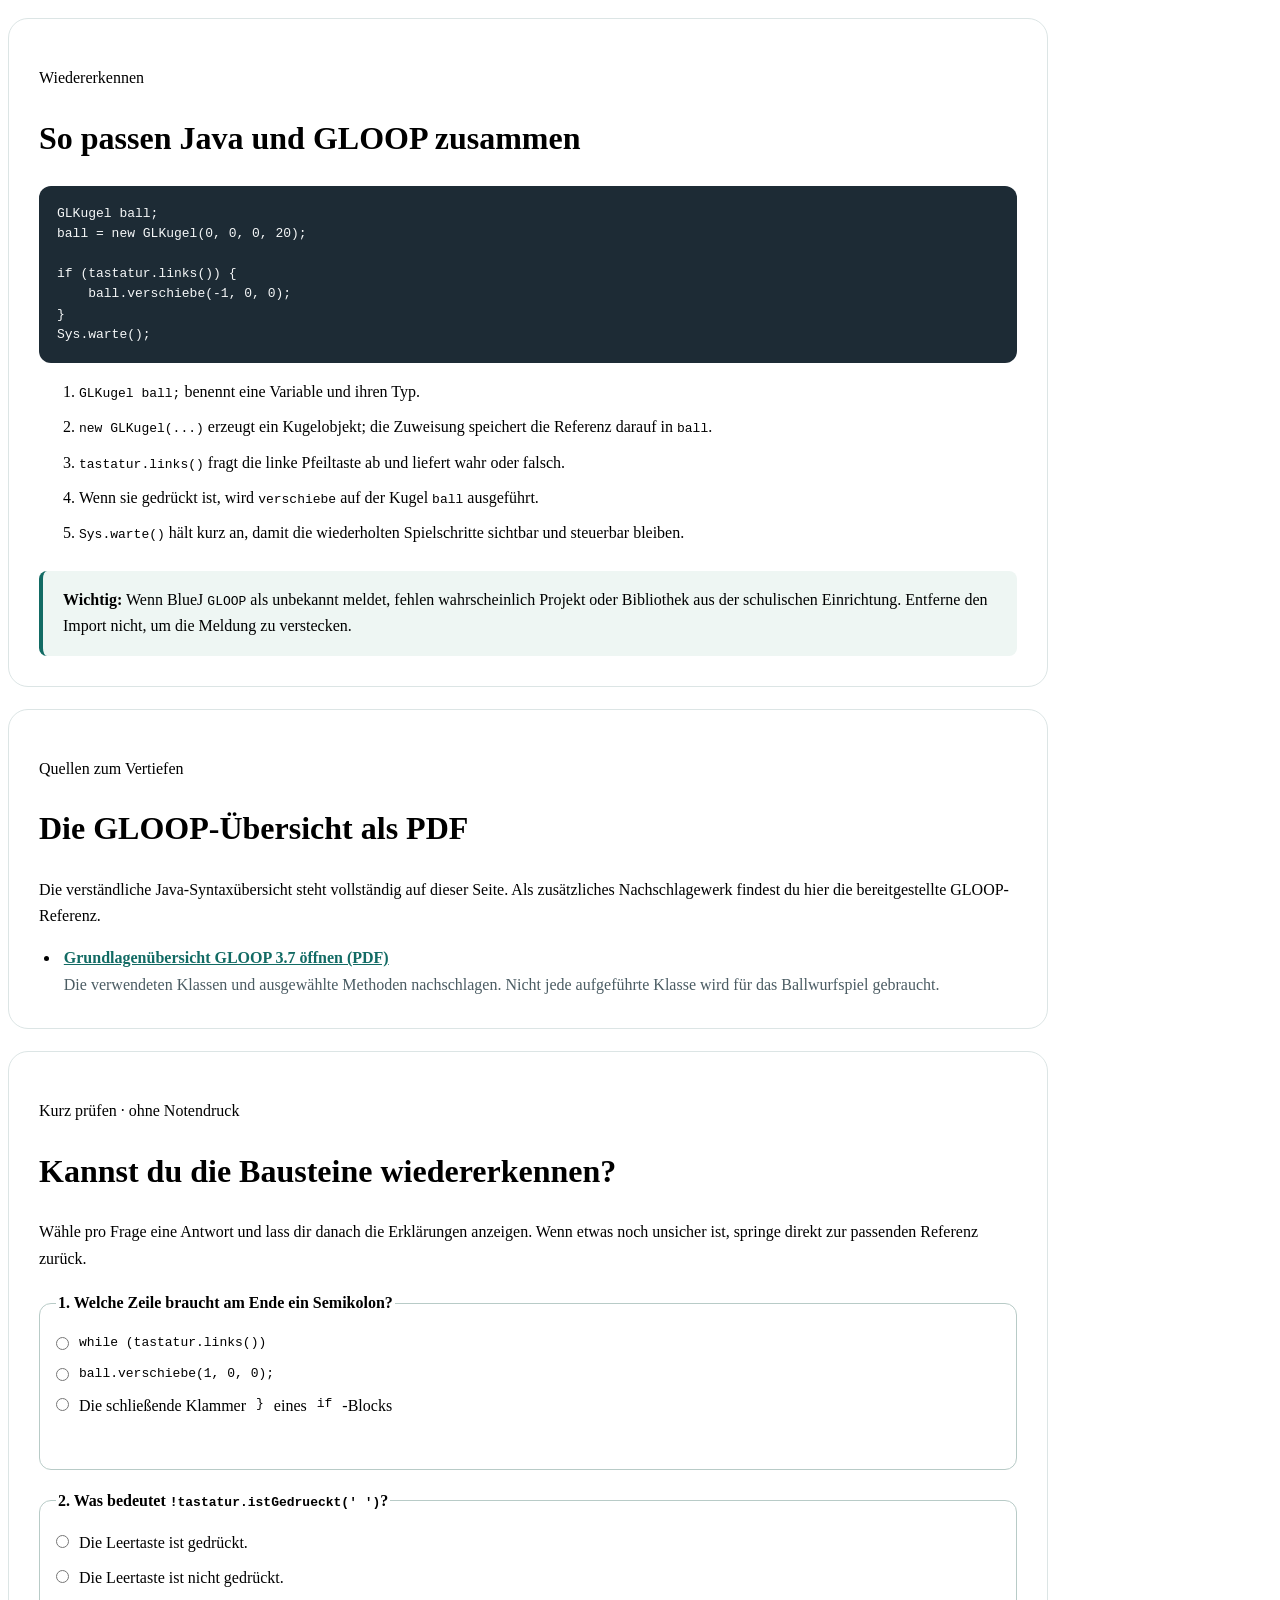
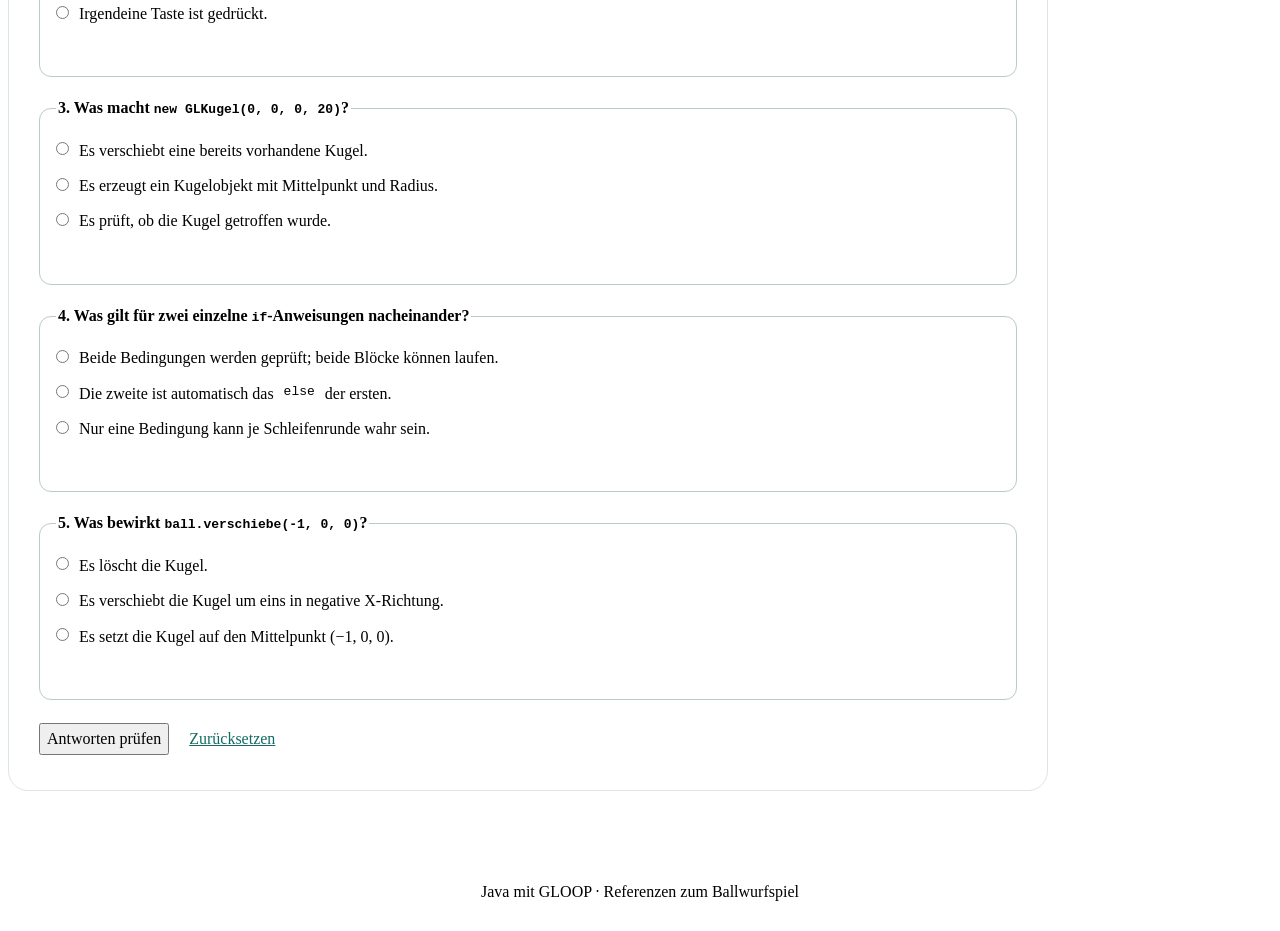
==== commit 89b9ba4f: "Add java examples." ====
--- a/gloop-java/referenzen/index.html
+++ b/gloop-java/referenzen/index.html
@@ -3,7 +3,7 @@
 <head>
   <meta charset="utf-8">
   <meta name="viewport" content="width=device-width, initial-scale=1">
-  <meta name="description" content="Verständliche Referenzen zu Java-Syntax und GLOOP 3.7 für das Ballwurfspiel, mit Original-PDFs und kleinem Quiz.">
+  <meta name="description" content="Vollständige, verständliche Java-Syntaxregeln und GLOOP-Referenz für das Ballwurfspiel, mit Beispielen und Quiz.">
   <title>Java- und GLOOP-Referenzen · Ballwurfspiel</title>
   <link rel="stylesheet" href="../../styles.css">
   <link rel="stylesheet" href="../styles.css">
@@ -24,7 +24,7 @@
       <div class="hero-points">
         <span>Java-Syntax ohne Regel-Überladung</span>
         <span>GLOOP-Begriffe aus deinem Code</span>
-        <span>Original-PDFs zum Nachschlagen</span>
+        <span>Beispiele zum Aufklappen</span>
       </div>
     </header>
 
@@ -32,75 +32,163 @@
       <a href="#java">Java-Syntax</a>
       <a href="#gloop-klassen">GLOOP-Klassen</a>
       <a href="#im-starter">Am Startercode</a>
-      <a href="#pdfs">PDF-Originale</a>
+      <a href="#pdfs">GLOOP-PDF</a>
       <a href="#quiz">Kurz-Quiz</a>
     </nav>
 
     <section class="panel" id="java" aria-labelledby="java-title">
       <p class="eyebrow">Werkzeugkasten 1</p>
-      <h2 id="java-title">Java-Syntax: erst die Form, dann der Sinn</h2>
-      <p>Java unterscheidet genau zwischen Groß- und Kleinschreibung. <code>GLKugel</code> und <code>glKugel</code> sind verschiedene Namen. Ein Befehl, der etwas tut, endet meistens mit einem Semikolon. Überschriften von Klassen, Methoden und Kontrollstrukturen enden dagegen nicht damit.</p>
-
-      <div class="rule-grid">
-        <article class="reference-card">
-          <h3>1 · Befehl oder Block?</h3>
-          <pre class="code-sample"><code>ball.verschiebe(1, 0, 0);
+      <h2 id="java-title">Java-Syntax · vollständige Grundlagen</h2>
+      <p>Diese Übersicht erklärt die Syntaxregeln, die du zum Lesen und Ändern der Ballwurfspiel-Klasse brauchst. Java ist genau: Groß- und Kleinschreibung zählen; <code>GLKugel</code> und <code>glKugel</code> sind verschiedene Namen. Lies zuerst die kurze Regel und öffne das Beispiel, wenn du mehr sehen möchtest.</p>
+
+      <article class="reference-card">
+        <h3>1 · Befehle, Semikolons und Codeblöcke</h3>
+        <p>Ein einzelner Befehl, etwa eine Zuweisung oder ein Methodenaufruf, endet normalerweise mit <code>;</code>. Bei einer <code>if</code>- oder Schleifenkopfzeile, die einen Codeblock öffnet, steht kein Semikolon. Auch vor dem Codeblock einer normalen Methode steht keines. Ein Codeblock beginnt mit <code>{</code> und endet mit <code>}</code>.</p>
+        <details class="hint">
+          <summary>Beispiel · Wo gehört das Semikolon hin?</summary>
+          <pre class="code-sample"><code>double schrittweite = 1.0;
+ball.verschiebe(schrittweite, 0, 0);
 
 if (tastatur.links()) {
     ball.verschiebe(-1, 0, 0);
 }</code></pre>
-          <p>Der Methodenaufruf ist ein einzelner Befehl und hat ein <code>;</code>. Die <code>if</code>-Zeile eröffnet einen Block mit <code>{</code>; die schließende Klammer beendet den Block. An die Bedingung oder an eine schließende Blockklammer kommt hier kein Semikolon.</p>
-        </article>
-        <article class="reference-card">
-          <h3>2 · Klammern gehören zusammen</h3>
-          <p><code>( )</code> umschließen Bedingungen oder Parameter, <code>{ }</code> umschließen Codeblöcke und <code>[ ]</code> werden zum Beispiel bei Arrays verwendet. Prüfe immer, ob jede öffnende Klammer ihren passenden Abschluss hat.</p>
-          <p>Einrückung ist keine Java-Pflicht, macht aber sichtbar, welche Befehle zu einer Bedingung oder Schleife gehören. Der eingerückte Block wird durch die geschweiften Klammern bestimmt.</p>
-        </article>
-        <article class="reference-card">
-          <h3>3 · Name, Typ und Wert</h3>
+          <p>Die Variablenzuweisung und beide Methodenaufrufe sind Befehle und enden mit <code>;</code>. Hinter der <code>if</code>-Bedingung und der schließenden Klammer steht keines.</p>
+        </details>
+      </article>
+
+      <article class="reference-card">
+        <h3>2 · Klammern und Einrückung</h3>
+        <p>Runde Klammern <code>( )</code> umschließen zum Beispiel Bedingungen und Methodenparameter. Geschweifte Klammern <code>{ }</code> fassen mehrere Befehle zu einem Block zusammen. Eckige Klammern <code>[ ]</code> werden unter anderem für Arrays verwendet. Jede öffnende Klammer braucht den passenden Abschluss.</p>
+        <p>Einrückung ist keine Pflicht für den Java-Compiler, aber eine wichtige Lesehilfe. Sie zeigt, welche Befehle innerhalb eines Blocks stehen; verbindlich sind die geschweiften Klammern.</p>
+        <details class="hint">
+          <summary>Beispiel · Welcher Code gehört zur Schleife?</summary>
+          <pre class="code-sample"><code>while (bedingung) {
+    ersterBefehl();
+    zweiterBefehl();
+}
+dritterBefehl();</code></pre>
+          <p>Nur die ersten beiden Aufrufe stehen zwischen den geschweiften Klammern und gehören zum Schleifenkörper. Der letzte Befehl folgt nach der Schleife.</p>
+        </details>
+      </article>
+
+      <article class="reference-card">
+        <h3>3 · Variablen: deklarieren, initialisieren und verwenden</h3>
+        <p>Eine Variable hat einen Typ und einen Namen. Beim Deklarieren wird sie bekannt gemacht; beim Initialisieren erhält sie ihren ersten Wert. Eine lokale Variable muss initialisiert sein, bevor ihr Wert verwendet wird. Im selben lokalen Gültigkeitsbereich darf derselbe Name nicht noch einmal deklariert werden; in getrennten Methoden können gleiche Namen vorkommen. Für Einsteiger ist es am klarsten, Feld- und lokale Variablennamen nicht zu überdecken.</p>
+        <details class="hint">
+          <summary>Beispiel · Was bedeuten die drei Zeilen?</summary>
+          <pre class="code-sample"><code>double schrittweite;
+schrittweite = 1.0;
+ball.verschiebe(schrittweite, 0, 0);</code></pre>
+          <p>In der ersten Zeile wird <code>schrittweite</code> deklariert. Die zweite initialisiert die Variable. Erst danach wird ihr Wert im Methodenaufruf verwendet.</p>
+        </details>
+        <details class="hint">
+          <summary>Beispiel · Welche Namen sind erlaubt und gut lesbar?</summary>
           <pre class="code-sample"><code>double schrittweite = 1.0;
-GLKugel ball = new GLKugel(0, 0, 0, 20);</code></pre>
-          <p><code>double</code> und <code>GLKugel</code> sind Typen; <code>schrittweite</code> und <code>ball</code> sind Variablennamen. <code>=</code> weist rechts stehenden Wert beziehungsweise das neu erzeugte Objekt links der Variablen zu. Namen sind innerhalb ihres Gültigkeitsbereichs eindeutig; derselbe Name kann in getrennten Methoden vorkommen.</p>
-        </article>
-        <article class="reference-card">
-          <h3>4 · Werttypen und Objekt-Typen</h3>
-          <p>Für dieses Projekt wichtig sind <code>int</code> für ganze Zahlen, <code>double</code> für Kommazahlen, <code>boolean</code> für <code>true</code> oder <code>false</code> und <code>char</code> für ein einzelnes Zeichen. Das Leerzeichen in <code>' '</code> ist ein solches Zeichen. <code>String</code> und GLOOP-Klassen wie <code>GLKugel</code> sind Objekttypen, keine primitiven Datentypen.</p>
-          <p>Lokale Variablen müssen einen Wert erhalten, bevor sie gelesen werden. Objektfelder bekommen zwar Java-Standardwerte, aber für Einsteiger ist eine klare, bewusste Initialisierung leichter zu verstehen.</p>
-        </article>
-      </div>
-
-      <div class="callout">
-        <h3>Operatoren, die im Ballwurfspiel wirklich helfen</h3>
-        <ul class="operator-list">
-          <li><code>=</code> weist einen Wert zu; <code>==</code> vergleicht zwei Werte auf Gleichheit.</li>
-          <li><code>&lt;</code>, <code>&gt;</code>, <code>&lt;=</code>, <code>&gt;=</code> vergleichen Zahlen.</li>
-          <li><code>!</code> bedeutet „nicht“, <code>&amp;&amp;</code> bedeutet „und“, <code>||</code> bedeutet „oder“.</li>
+GLKugel zielscheibe;
+
+int 2versuche = 3; // Ungültig: 2versuche beginnt mit einer Ziffer
+GLQuader class; // Ungültig: class ist ein reserviertes Java-Wort</code></pre>
+          <p>Ein Variablenname beginnt üblicherweise mit einem Buchstaben; Ziffern können danach vorkommen. Leerzeichen sind nicht erlaubt und reservierte Java-Schlüsselwörter wie <code>class</code> dürfen nicht als Namen verwendet werden. Java erlaubt weitere Startzeichen wie <code>_</code> oder <code>$</code>, die in Unterrichtsbeispielen aber besser vermieden werden. Variablennamen beginnen meist klein, Klassennamen meist groß.</p>
+        </details>
+      </article>
+
+      <article class="reference-card">
+        <h3>4 · Datentypen</h3>
+        <p>Java besitzt primitive Datentypen für einzelne Werte:</p>
+        <ul>
+          <li>Ganze Zahlen: <code>byte</code>, <code>short</code>, <code>int</code>, <code>long</code>.</li>
+          <li>Kommazahlen: <code>float</code>, <code>double</code>.</li>
+          <li>Wahrheitswerte: <code>boolean</code> mit den Werten <code>true</code> oder <code>false</code>.</li>
+          <li>Einzelne Zeichen: <code>char</code>, zum Beispiel das Leerzeichen in <code>' '</code>.</li>
         </ul>
-        <p>Eine Bedingung muss am Ende <code>true</code> oder <code>false</code> ergeben. Zum Beispiel fragt <code>!tastatur.istGedrueckt(' ')</code>: „Ist die Leertaste gerade nicht gedrückt?“</p>
-      </div>
-
-      <div class="rule-grid">
-        <article class="reference-card">
-          <h3><code>if</code>: nur wenn die Bedingung stimmt</h3>
+        <p>Klassen sind selbst definierte oder bereitgestellte Referenztypen. <code>String</code> und GLOOP-Klassen wie <code>GLKugel</code> sind keine primitiven Datentypen. Werte unterschiedlicher Typen lassen sich nicht beliebig mischen; manchmal ist eine ausdrückliche Umwandlung nötig.</p>
+        <details class="hint">
+          <summary>Beispiel · Zeichen oder Text?</summary>
+          <pre class="code-sample"><code>char taste = ' ';
+String beschriftung = "Ball";</code></pre>
+          <p><code>char</code> steht in einfachen Anführungszeichen und enthält genau ein Zeichen. <code>String</code> steht in doppelten Anführungszeichen und kann eine Zeichenfolge enthalten.</p>
+        </details>
+      </article>
+
+      <article class="reference-card">
+        <h3>5 · Operatoren</h3>
+        <div class="table-wrap">
+          <table>
+            <caption>Operatoren und ihre Bedeutung</caption>
+            <thead><tr><th scope="col">Gruppe</th><th scope="col">Operatoren</th><th scope="col">Bedeutung</th></tr></thead>
+            <tbody>
+              <tr><th scope="row">Rechnen</th><td><code>+ - * / %</code></td><td>Addition (auch Textverknüpfung), Subtraktion, Multiplikation, Division und Rest einer Division.</td></tr>
+              <tr><th scope="row">Vergleichen</th><td><code>&lt; &lt;= &gt; &gt;= == !=</code></td><td>Kleiner, kleiner/gleich, größer, größer/gleich, gleich und ungleich. Das Ergebnis ist <code>true</code> oder <code>false</code>.</td></tr>
+              <tr><th scope="row">Logik</th><td><code>&amp;&amp; || ! ^</code></td><td>UND, ODER, NICHT und exklusives ODER bei Wahrheitswerten (genau einer ist wahr).</td></tr>
+            </tbody>
+          </table>
+        </div>
+        <details class="hint">
+          <summary>Beispiel · Zuweisen ist nicht Vergleichen</summary>
+          <pre class="code-sample"><code>int punkte = 3;              // Zuweisung: speichert 3
+boolean genug = punkte >= 3; // Vergleich: ergibt true
+boolean nichtGenug = !genug; // NICHT: kehrt true/false um</code></pre>
+          <p><code>=</code> speichert einen Wert. <code>==</code> fragt, ob zwei Werte gleich sind. Für Zahlen wird häufig <code>==</code> verglichen; für Text verwendet man in Java normalerweise <code>equals</code>.</p>
+        </details>
+        <details class="hint">
+          <summary>Beispiel · Division, Rest und logische Operatoren</summary>
+          <pre class="code-sample"><code>int quotient = 7 / 2;            // 3: Ganzzahldivision
+int rest = 7 % 2;                // 1: Rest
+boolean erreichbar = links || rechts;
+boolean nurEineTaste = links ^ rechts;</code></pre>
+          <p>Wenn beide Operanden von <code>/</code> ganze Zahlen sind, ist auch das Ergebnis ganzzahlig; der Nachkommateil entfällt. <code>%</code> liefert den Rest. Bei Wahrheitswerten bedeutet <code>||</code> „mindestens eine wahr“ und <code>^</code> „genau eine wahr“. Bei Ganzzahlen wird <code>^</code> außerdem als bitweises exklusives ODER verwendet.</p>
+        </details>
+      </article>
+
+      <article class="reference-card">
+        <h3>6 · Kontrollstrukturen: Reihenfolge, Wiederholung, Entscheidung</h3>
+        <p>Ohne Kontrollstruktur führt Java Befehle der Reihe nach aus. Schleifen wiederholen Anweisungen. Verzweigungen entscheiden anhand einer Bedingung, welche Anweisungen ausgeführt werden. Eine Bedingung muss einen Wahrheitswert (<code>boolean</code>) ergeben.</p>
+        <details class="hint">
+          <summary>Beispiel · Eine <code>while</code>-Schleife mit Zähler</summary>
+          <pre class="code-sample"><code>int zaehler = 0;
+while (zaehler &lt; 3) {
+    zaehler = zaehler + 1;
+}</code></pre>
+          <p>Vor jedem Durchlauf prüft Java <code>zaehler &lt; 3</code>. Der Wert steigt von 0 auf 1, 2 und 3. Bei 3 ist die Bedingung falsch und die Schleife endet. Eine Schleife braucht also eine erreichbare Endbedingung.</p>
+        </details>
+      </article>
+
+      <article class="reference-card">
+        <h3>7 · <code>if</code> und <code>if-else</code></h3>
+        <p>Ein <code>if</code>-Block wird ausgeführt, wenn seine Bedingung wahr ist. Bei <code>if-else</code> wird genau einer der beiden Blöcke gewählt. Zwei einzelne <code>if</code>-Anweisungen bleiben unabhängig: Beide Blöcke können ausgeführt werden, wenn beide Bedingungen wahr sind.</p>
+        <details class="hint">
+          <summary>Beispiel · Zwei Richtungen unabhängig prüfen</summary>
           <pre class="code-sample"><code>if (tastatur.links()) {
     ball.verschiebe(-1, 0, 0);
+}
+if (tastatur.rechts()) {
+    ball.verschiebe(1, 0, 0);
 }</code></pre>
-          <p>Der Block läuft nur, wenn die Bedingung <code>true</code> ist. Ohne <code>else</code> wird der folgende Code unabhängig davon weiter geprüft. Zwei einzelne <code>if</code>-Anweisungen sind also keine Entweder-oder-Auswahl.</p>
-        </article>
-        <article class="reference-card">
-          <h3><code>while</code>: wiederholen, solange wahr</h3>
-          <pre class="code-sample"><code>while (!tastatur.istGedrueckt(' ')) {
-    // wiederholt ausgeführter Spielschritt
+          <p>Java prüft beide Bedingungen. Das ist nicht dasselbe wie <code>if (...) { ... } else { ... }</code>, bei dem nur ein Zweig ausgewählt wird.</p>
+        </details>
+        <details class="hint">
+          <summary>Beispiel · Eine von zwei Möglichkeiten wählen</summary>
+          <pre class="code-sample"><code>if (treffer) {
+    tafel.setzeText("Treffer", 20);
+} else {
+    tafel.setzeText("Daneben", 20);
 }</code></pre>
-          <p>Java prüft die Bedingung vor jedem Durchlauf. Ist sie <code>false</code>, wird der Block beendet. Im Starter läuft die Schleife weiter, solange die Leertaste nicht gedrückt ist.</p>
-          <p class="notice"><strong>Schleifen-Check:</strong> Welche Eingabe oder Wertänderung kann die Bedingung irgendwann falsch machen? Ohne erreichbares Ende kann eine Schleife weiterlaufen.</p>
-        </article>
-      </div>
-
-      <details class="hint">
-        <summary>Was ist mit Kommentaren?</summary>
-        <p><code>//</code> kommentiert bis zum Zeilenende. <code>/* ... */</code> umschließt einen Kommentarbereich. Kommentare erklären den Code für Menschen; Java führt sie nicht aus.</p>
-      </details>
+          <p>Ist <code>treffer</code> wahr, erscheint „Treffer“; sonst wird der <code>else</code>-Block ausgeführt.</p>
+        </details>
+      </article>
+
+      <article class="reference-card">
+        <h3>8 · Kommentare</h3>
+        <p>Kommentare erklären den Code für Menschen. Java führt ihren Inhalt nicht aus. Einzeilige Kommentare beginnen mit <code>//</code>; Bereichskommentare stehen zwischen <code>/*</code> und <code>*/</code>.</p>
+        <details class="hint">
+          <summary>Beispiel · Kommentare im Programm</summary>
+          <pre class="code-sample"><code>// Ball nach links bewegen
+ball.verschiebe(-1, 0, 0);
+
+/* Dieser Kommentar
+   umfasst mehrere Zeilen. */</code></pre>
+        </details>
+      </article>
     </section>
 
     <section class="panel" id="gloop-klassen" aria-labelledby="gloop-title">
@@ -159,23 +247,11 @@
 
     <section class="panel" id="pdfs" aria-labelledby="pdf-title">
       <p class="eyebrow">Quellen zum Vertiefen</p>
-      <h2 id="pdf-title">Die bereitgestellten Original-PDFs</h2>
-      <p>Die PDFs bleiben unverändert, damit die Quellen erkennbar bleiben. Die Erklärungen oben ordnen die Inhalte des Ballwurfspiels ein und korrigieren missverständliche Kurzregeln.</p>
+      <h2 id="pdf-title">Die GLOOP-Übersicht als PDF</h2>
+      <p>Die verständliche Java-Syntaxübersicht steht vollständig auf dieser Seite. Als zusätzliches Nachschlagewerk findest du hier die bereitgestellte GLOOP-Referenz.</p>
       <ul class="pdf-list">
         <li><a href="material/Grundlagenuebersicht-GLOOP-3.7.pdf">Grundlagenübersicht GLOOP 3.7 öffnen (PDF)</a><span>Die verwendeten Klassen und ausgewählte Methoden nachschlagen. Nicht jede aufgeführte Klasse wird für das Ballwurfspiel gebraucht.</span></li>
-        <li><a href="material/Syntaxregeln-Java-V2-original.pdf">Java-Syntaxregeln – Original öffnen (PDF)</a><span>Das Original kennzeichnet sich selbst als unvollständig. Lies für präzise Regeln zuerst die korrigierte Erklärung auf dieser Seite.</span></li>
       </ul>
-      <div class="callout warning">
-        <h3>Korrekturhinweise zur Syntax-PDF</h3>
-        <ul>
-          <li>Nicht jede Codezeile endet mit <code>;</code>: Befehle meist schon, aber nicht die Kopfzeilen von <code>if</code>, <code>while</code>, Methoden oder Klassen.</li>
-          <li>Eine <code>if</code>-Anweisung führt ihren Block aus, wenn ihre Bedingung <code>true</code> ist.</li>
-          <li><code>String</code> ist kein primitiver Datentyp. GLOOP-Klassen wie <code>GLKugel</code> sind ebenfalls Referenztypen.</li>
-          <li>Variablennamen müssen in ihrem Gültigkeitsbereich eindeutig sein; Namen dürfen in voneinander getrennten Methoden wiederverwendet werden.</li>
-          <li><code>=</code> weist zu, <code>==</code> vergleicht. Das sind unterschiedliche Operatoren.</li>
-        </ul>
-        <p>Diese Präzisierungen ersetzen die missverständlichen Kurzformulierungen in der PDF, nicht die im Unterricht vereinbarten Regeln.</p>
-      </div>
     </section>
 
     <section class="panel quiz-panel" id="quiz" aria-labelledby="quiz-title">
